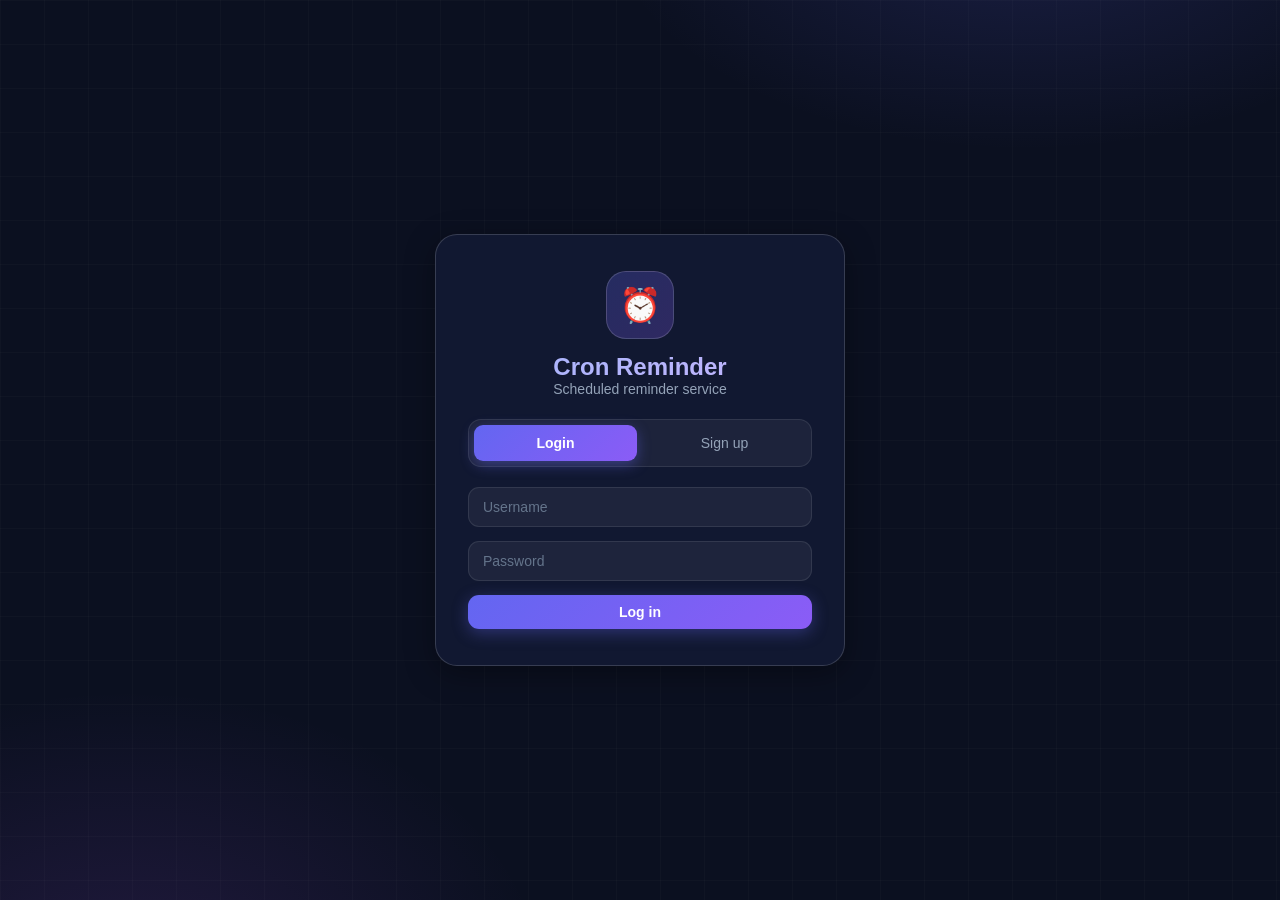
==== pages/index.html @ dc78a3d1 "Cron Reminder: full-stack scheduled reminder service - FastAPI + SQLAlchemy + APScheduler (repeat in" ====
<!DOCTYPE html>
<html lang="en" dir="ltr">
<head>
  <meta charset="utf-8">
  <meta name="viewport" content="width=device-width, initial-scale=1">
  <title>Login | Cron Reminder</title>
  <link rel="icon" type="image/svg+xml" href="/static/favicon.svg">
  <link rel="stylesheet" href="/static/style.css">
</head>
<body class="auth-body">
  <div class="auth-card">
    <div class="logo">⏰</div>
    <h1>Cron Reminder</h1>
    <p class="subtitle">Scheduled reminder service</p>

    <div class="tabs">
      <button class="tab active" id="tab-login" onclick="switchTab('login')">Login</button>
      <button class="tab" id="tab-register" onclick="switchTab('register')">Sign up</button>
    </div>

    <form id="login-form" onsubmit="doLogin(event)">
      <input type="text" id="login-username" placeholder="Username" required>
      <input type="password" id="login-password" placeholder="Password" required>
      <button type="submit" class="btn primary block">Log in</button>
    </form>

    <form id="register-form" class="hidden" onsubmit="doRegister(event)">
      <input type="text" id="reg-username" placeholder="Username" required>
      <input type="email" id="reg-email" placeholder="Email" required>
      <input type="password" id="reg-password" placeholder="Password (min 6 characters)" required>
      <button type="submit" class="btn primary block">Sign up</button>
    </form>
  </div>
  <div id="toasts"></div>
  <script src="/static/common.js"></script>
  <script src="/static/auth.js"></script>
</body>
</html>
---- static/style.css ----
/* ═══════════════════════════════════════════════════════════
   Cron Reminder — تم مدرن تیره
   ═══════════════════════════════════════════════════════════ */
:root {
  --bg: #0b1020;
  --bg-glow-1: rgba(99, 102, 241, .18);
  --bg-glow-2: rgba(168, 85, 247, .14);
  --card: rgba(255, 255, 255, .045);
  --card-solid: #111831;
  --border: rgba(255, 255, 255, .09);
  --border-strong: rgba(255, 255, 255, .16);
  --text: #e6eaf3;
  --text-dim: #94a3b8;
  --primary: #6366f1;
  --primary-2: #8b5cf6;
  --green: #34d399;
  --red: #f87171;
  --amber: #fbbf24;
  --blue: #38bdf8;
  --radius: 16px;
  --shadow: 0 8px 30px rgba(0, 0, 0, .35);
}

* { box-sizing: border-box; margin: 0; padding: 0; }

html { scrollbar-color: #2d3a5e #0b1020; }

body {
  font-family: Tahoma, "Segoe UI", Vazirmatn, sans-serif;
  background: var(--bg);
  background-image:
    radial-gradient(900px 500px at 85% -10%, var(--bg-glow-1), transparent 60%),
    radial-gradient(800px 500px at -10% 110%, var(--bg-glow-2), transparent 60%);
  background-attachment: fixed;
  color: var(--text);
  min-height: 100vh;
}

::selection { background: rgba(99, 102, 241, .4); }

/* ─── نوار بالا ─── */
.topbar {
  position: sticky;
  top: 0;
  z-index: 40;
  backdrop-filter: blur(14px);
  -webkit-backdrop-filter: blur(14px);
  background: rgba(11, 16, 32, .72);
  border-bottom: 1px solid var(--border);
  padding: 14px 26px;
  display: flex;
  justify-content: space-between;
  align-items: center;
  flex-wrap: wrap;
  gap: 10px;
}
.topbar .brand {
  font-size: 20px;
  font-weight: 800;
  background: linear-gradient(135deg, #a5b4fc, #c4b5fd, #67e8f9);
  -webkit-background-clip: text;
  background-clip: text;
  -webkit-text-fill-color: transparent;
  letter-spacing: .3px;
}
.topbar nav { display: flex; align-items: center; gap: 12px; flex-wrap: wrap; }
.topbar nav a {
  color: var(--text-dim);
  text-decoration: none;
  padding: 6px 14px;
  border-radius: 10px;
  font-size: 14px;
  transition: .15s;
}
.topbar nav a.active, .topbar nav a:hover {
  background: rgba(99, 102, 241, .18);
  color: #c7d2fe;
}
.chip {
  background: rgba(255, 255, 255, .07);
  border: 1px solid var(--border);
  padding: 4px 14px;
  border-radius: 20px;
  font-size: 13px;
  color: var(--text);
}

.container { max-width: 1120px; margin: 28px auto; padding: 0 18px; }

.page-head { margin-bottom: 22px; }
.page-head h1 { font-size: 24px; font-weight: 800; }
.page-head p { color: var(--text-dim); font-size: 14px; margin-top: 4px; }

/* ─── کارت‌های آمار ─── */
.stats {
  display: grid;
  grid-template-columns: repeat(auto-fit, minmax(170px, 1fr));
  gap: 14px;
  margin-bottom: 24px;
}
.stat-card {
  background: var(--card);
  border: 1px solid var(--border);
  border-radius: var(--radius);
  padding: 18px 16px;
  text-align: center;
  backdrop-filter: blur(8px);
  transition: transform .18s, border-color .18s;
  animation: fadeUp .35s ease both;
}
.stat-card:hover { transform: translateY(-3px); border-color: var(--border-strong); }
.stat-card .icon { font-size: 24px; margin-bottom: 6px; }
.stat-card .num {
  font-size: 30px;
  font-weight: 800;
  line-height: 1.1;
  font-variant-numeric: tabular-nums;
}
.stat-card .lbl { color: var(--text-dim); font-size: 13px; margin-top: 5px; }
.stat-card.green .num { color: var(--green); }
.stat-card.red .num { color: var(--red); }
.stat-card.blue .num { color: var(--blue); }
.stat-card.violet .num { color: #a5b4fc; }

/* ─── کارت‌ها ─── */
.card {
  background: var(--card);
  border: 1px solid var(--border);
  border-radius: var(--radius);
  backdrop-filter: blur(8px);
  padding: 20px;
  margin-bottom: 24px;
  animation: fadeUp .35s ease both;
}
.card-head {
  display: flex;
  justify-content: space-between;
  align-items: center;
  margin-bottom: 16px;
  gap: 10px;
  flex-wrap: wrap;
}
.card-head h2 { font-size: 17px; font-weight: 700; display: flex; align-items: center; gap: 8px; }

/* ─── جدول ─── */
.table-wrap { overflow-x: auto; border-radius: 12px; }
table { width: 100%; border-collapse: collapse; font-size: 14px; }
th, td { padding: 12px 14px; text-align: left; border-bottom: 1px solid var(--border); }
th {
  background: rgba(255, 255, 255, .03);
  color: var(--text-dim);
  font-size: 12px;
  font-weight: 600;
  white-space: nowrap;
  letter-spacing: .3px;
}
tbody tr { transition: background .12s; }
tbody tr:hover td { background: rgba(99, 102, 241, .07); }
tbody tr:last-child td { border-bottom: none; }
.empty { text-align: center; color: var(--text-dim); padding: 30px !important; }

/* ─── بج‌ها ─── */
.badge {
  display: inline-flex;
  align-items: center;
  gap: 5px;
  padding: 3px 11px;
  border-radius: 20px;
  font-size: 12px;
  font-weight: 600;
  white-space: nowrap;
}
.badge::before {
  content: "";
  width: 6px;
  height: 6px;
  border-radius: 50%;
  background: currentColor;
}
.badge.green { background: rgba(52, 211, 153, .12); color: var(--green); }
.badge.red { background: rgba(248, 113, 113, .12); color: var(--red); }
.badge.gray { background: rgba(148, 163, 184, .12); color: var(--text-dim); }
.badge.blue { background: rgba(56, 189, 248, .12); color: var(--blue); }
.badge.amber { background: rgba(251, 191, 36, .12); color: var(--amber); }
.badge.violet { background: rgba(139, 92, 246, .14); color: #c4b5fd; }

/* ─── پریست‌های بازه زمانی ─── */
.presets { display: flex; flex-wrap: wrap; gap: 8px; margin-bottom: 12px; }
.preset {
  padding: 7px 14px;
  border-radius: 20px;
  border: 1px solid var(--border);
  background: rgba(255, 255, 255, .05);
  color: var(--text);
  cursor: pointer;
  font-size: 13px;
  font-family: inherit;
  transition: .15s;
}
.preset:hover { border-color: var(--primary); color: #c7d2fe; }
.preset.active {
  background: linear-gradient(135deg, var(--primary), var(--primary-2));
  color: #fff;
  border-color: transparent;
  box-shadow: 0 4px 14px rgba(99, 102, 241, .35);
}
.interval-row { display: flex; gap: 10px; }
.interval-row input { flex: 1; margin-bottom: 10px; }
.interval-row select { width: auto; margin-bottom: 10px; min-width: 110px; }

/* ─── سوییچ حالت (Repeat / Send once) ─── */
.seg {
  display: flex; gap: 6px; margin-bottom: 16px;
  background: rgba(255, 255, 255, .05);
  border: 1px solid var(--border);
  border-radius: 12px; padding: 5px;
}
.seg-btn {
  flex: 1; border: none; background: transparent;
  padding: 9px; border-radius: 8px; cursor: pointer;
  font-family: inherit; font-size: 14px; color: var(--text-dim);
  transition: .15s;
}
.seg-btn.active {
  background: linear-gradient(135deg, var(--primary), var(--primary-2));
  color: #fff; font-weight: 700;
  box-shadow: 0 4px 14px rgba(99, 102, 241, .35);
}

/* ─── دکمه‌ها ─── */
.btn {
  border: none;
  border-radius: 11px;
  padding: 9px 18px;
  font-size: 14px;
  cursor: pointer;
  font-family: inherit;
  font-weight: 600;
  transition: .15s;
  display: inline-flex;
  align-items: center;
  gap: 6px;
  justify-content: center;
}
.btn.primary {
  background: linear-gradient(135deg, var(--primary), var(--primary-2));
  color: #fff;
  box-shadow: 0 4px 16px rgba(99, 102, 241, .35);
}
.btn.primary:hover { transform: translateY(-1px); box-shadow: 0 6px 22px rgba(99, 102, 241, .5); }
.btn.ghost {
  background: rgba(255, 255, 255, .05);
  border: 1px solid var(--border);
  color: var(--text);
}
.btn.ghost:hover { background: rgba(255, 255, 255, .1); }
.btn.small { padding: 6px 12px; font-size: 13px; border-radius: 9px; }
.btn.danger { background: rgba(248, 113, 113, .12); color: var(--red); border: 1px solid rgba(248, 113, 113, .25); }
.btn.danger:hover { background: rgba(248, 113, 113, .22); }
.btn.block { width: 100%; }
.actions { display: flex; gap: 6px; flex-wrap: wrap; }

/* ─── فرم‌ها ─── */
input, select, textarea {
  width: 100%;
  padding: 11px 14px;
  border: 1px solid var(--border);
  border-radius: 11px;
  font-size: 14px;
  font-family: inherit;
  margin-bottom: 14px;
  background: rgba(255, 255, 255, .055);
  color: var(--text);
  transition: border-color .15s, box-shadow .15s;
}
input::placeholder, textarea::placeholder { color: #64748b; }
input:focus, select:focus, textarea:focus {
  outline: none;
  border-color: var(--primary);
  box-shadow: 0 0 0 3px rgba(99, 102, 241, .22);
}
select option { background: #111831; color: var(--text); }
label { display: block; font-size: 13px; color: var(--text-dim); margin-bottom: 6px; }
.checkline { display: flex; align-items: center; gap: 9px; color: var(--text); font-size: 14px; margin-bottom: 14px; }
.checkline input { width: auto; margin: 0; accent-color: var(--primary); }
.hint { font-size: 12px; color: var(--text-dim); margin-top: -6px; margin-bottom: 12px; }

/* ─── مودال ─── */
.modal-overlay {
  position: fixed; inset: 0;
  background: rgba(4, 8, 20, .66);
  backdrop-filter: blur(6px);
  -webkit-backdrop-filter: blur(6px);
  display: flex; align-items: center; justify-content: center;
  z-index: 50; padding: 16px;
  animation: fadeIn .18s ease both;
}
.modal {
  background: var(--card-solid);
  border: 1px solid var(--border-strong);
  border-radius: 18px;
  padding: 24px;
  width: 100%; max-width: 470px;
  max-height: 90vh; overflow-y: auto;
  box-shadow: var(--shadow);
  animation: modalIn .22s ease both;
}
.modal h3 { margin-bottom: 16px; font-size: 18px; }
.modal-actions { display: flex; justify-content: flex-start; gap: 10px; margin-top: 6px; }

/* ─── صفحه ورود ─── */
.auth-body {
  display: flex; align-items: center; justify-content: center;
  min-height: 100vh;
  padding: 20px;
  background-image:
    radial-gradient(700px 400px at 80% -10%, var(--bg-glow-1), transparent 60%),
    radial-gradient(700px 500px at 10% 110%, var(--bg-glow-2), transparent 60%),
    linear-gradient(rgba(255,255,255,.02) 1px, transparent 1px),
    linear-gradient(90deg, rgba(255,255,255,.02) 1px, transparent 1px);
  background-size: auto, auto, 44px 44px, 44px 44px;
}
.auth-card {
  background: var(--card-solid);
  border: 1px solid var(--border-strong);
  border-radius: 22px;
  padding: 36px 32px;
  width: 100%; max-width: 410px;
  text-align: center;
  box-shadow: var(--shadow);
  animation: fadeUp .4s ease both;
}
.auth-card .logo {
  width: 68px; height: 68px;
  margin: 0 auto 14px;
  display: flex; align-items: center; justify-content: center;
  font-size: 34px;
  border-radius: 20px;
  background: linear-gradient(135deg, rgba(99,102,241,.25), rgba(139,92,246,.25));
  border: 1px solid var(--border-strong);
}
.auth-card h1 {
  font-size: 24px; font-weight: 800;
  background: linear-gradient(135deg, #a5b4fc, #c4b5fd);
  -webkit-background-clip: text;
  background-clip: text;
  -webkit-text-fill-color: transparent;
}
.auth-card .subtitle { color: var(--text-dim); margin-bottom: 22px; font-size: 14px; }
.tabs {
  display: flex; gap: 6px; margin-bottom: 20px;
  background: rgba(255, 255, 255, .05);
  border: 1px solid var(--border);
  border-radius: 13px; padding: 5px;
}
.tab {
  flex: 1; border: none; background: transparent;
  padding: 10px; border-radius: 9px; cursor: pointer;
  font-family: inherit; font-size: 14px; color: var(--text-dim);
  transition: .15s;
}
.tab.active {
  background: linear-gradient(135deg, var(--primary), var(--primary-2));
  color: #fff; font-weight: 700;
  box-shadow: 0 4px 14px rgba(99, 102, 241, .4);
}
.hidden { display: none !important; }

/* ─── توست ─── */
#toasts {
  position: fixed; bottom: 22px; left: 22px; z-index: 100;
  display: flex; flex-direction: column; gap: 9px;
}
.toast {
  background: var(--card-solid);
  border: 1px solid var(--border-strong);
  border-right: 4px solid var(--primary);
  color: var(--text);
  padding: 13px 18px;
  border-radius: 13px;
  font-size: 14px;
  box-shadow: var(--shadow);
  animation: slideIn .25s ease both;
  max-width: 320px;
}
.toast.success { border-right-color: var(--green); }
.toast.error { border-right-color: var(--red); }

code.cron {
  background: rgba(255, 255, 255, .07);
  border: 1px solid var(--border);
  padding: 3px 9px;
  border-radius: 7px;
  direction: ltr; display: inline-block;
  font-size: 13px;
  font-family: "Consolas", "Courier New", monospace;
  color: #a5f3fc;
}

/* ─── انیمیشن‌ها ─── */
@keyframes fadeUp { from { opacity: 0; transform: translateY(10px); } to { opacity: 1; transform: none; } }
@keyframes fadeIn { from { opacity: 0; } to { opacity: 1; } }
@keyframes modalIn { from { opacity: 0; transform: scale(.96) translateY(8px); } to { opacity: 1; transform: none; } }
@keyframes slideIn { from { transform: translateX(30px); opacity: 0; } to { transform: none; opacity: 1; } }

@media (max-width: 640px) {
  .topbar { padding: 12px 16px; }
  .container { padding: 0 12px; }
  .stat-card .num { font-size: 24px; }
}
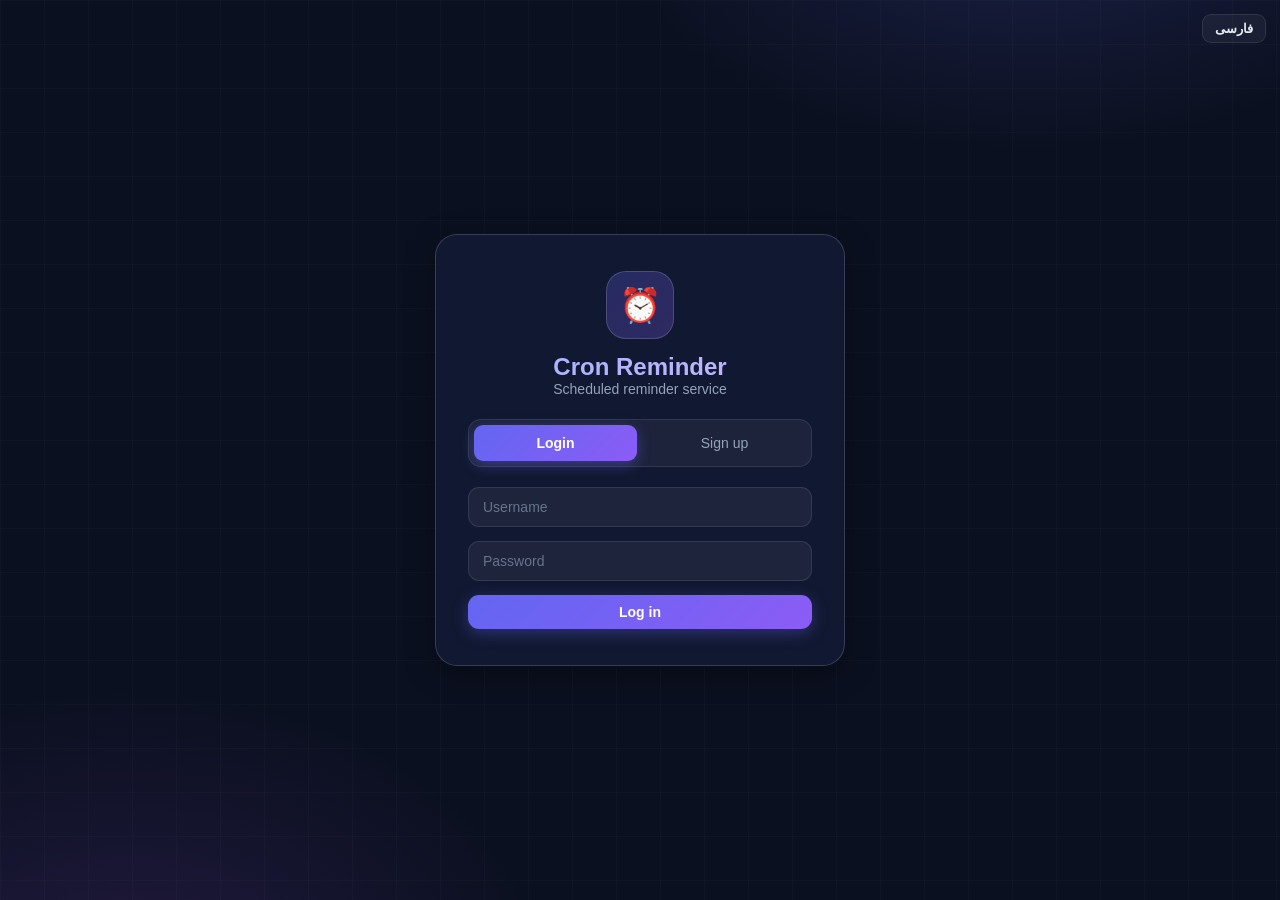
==== commit 70144551: "Add bilingual UI: language toggle (EN/FA) with full i18n dictionary - new static/i18n.js: 190+ keys " ====
--- a/pages/index.html
+++ b/pages/index.html
@@ -8,30 +8,32 @@
   <link rel="stylesheet" href="/static/style.css">
 </head>
 <body class="auth-body">
+  <button id="lang-toggle" class="btn ghost small lang-toggle"></button>
   <div class="auth-card">
     <div class="logo">⏰</div>
     <h1>Cron Reminder</h1>
-    <p class="subtitle">Scheduled reminder service</p>
+    <p class="subtitle" data-i18n="app.subtitle">Scheduled reminder service</p>
 
     <div class="tabs">
-      <button class="tab active" id="tab-login" onclick="switchTab('login')">Login</button>
-      <button class="tab" id="tab-register" onclick="switchTab('register')">Sign up</button>
+      <button class="tab active" id="tab-login" data-i18n="auth.loginTab" onclick="switchTab('login')">Login</button>
+      <button class="tab" id="tab-register" data-i18n="auth.registerTab" onclick="switchTab('register')">Sign up</button>
     </div>
 
     <form id="login-form" onsubmit="doLogin(event)">
-      <input type="text" id="login-username" placeholder="Username" required>
-      <input type="password" id="login-password" placeholder="Password" required>
-      <button type="submit" class="btn primary block">Log in</button>
+      <input type="text" id="login-username" data-i18n-ph="auth.username" placeholder="Username" required>
+      <input type="password" id="login-password" data-i18n-ph="auth.password" placeholder="Password" required>
+      <button type="submit" class="btn primary block" data-i18n="auth.loginBtn">Log in</button>
     </form>
 
     <form id="register-form" class="hidden" onsubmit="doRegister(event)">
-      <input type="text" id="reg-username" placeholder="Username" required>
-      <input type="email" id="reg-email" placeholder="Email" required>
-      <input type="password" id="reg-password" placeholder="Password (min 6 characters)" required>
-      <button type="submit" class="btn primary block">Sign up</button>
+      <input type="text" id="reg-username" data-i18n-ph="auth.username" placeholder="Username" required>
+      <input type="email" id="reg-email" data-i18n-ph="auth.email" placeholder="Email" required>
+      <input type="password" id="reg-password" data-i18n-ph="auth.passwordHint" placeholder="Password (min 6 characters)" required>
+      <button type="submit" class="btn primary block" data-i18n="auth.registerBtn">Sign up</button>
     </form>
   </div>
   <div id="toasts"></div>
+  <script src="/static/i18n.js"></script>
   <script src="/static/common.js"></script>
   <script src="/static/auth.js"></script>
 </body>
--- a/static/style.css
+++ b/static/style.css
@@ -1,6 +1,6 @@
-/* ═══════════════════════════════════════════════════════════
-   Cron Reminder — تم مدرن تیره
-   ═══════════════════════════════════════════════════════════ */
+
+
+
 :root {
   --bg: #0b1020;
   --bg-glow-1: rgba(99, 102, 241, .18);
@@ -38,7 +38,7 @@
 
 ::selection { background: rgba(99, 102, 241, .4); }
 
-/* ─── نوار بالا ─── */
+
 .topbar {
   position: sticky;
   top: 0;
@@ -91,7 +91,7 @@
 .page-head h1 { font-size: 24px; font-weight: 800; }
 .page-head p { color: var(--text-dim); font-size: 14px; margin-top: 4px; }
 
-/* ─── کارت‌های آمار ─── */
+
 .stats {
   display: grid;
   grid-template-columns: repeat(auto-fit, minmax(170px, 1fr));
@@ -122,7 +122,7 @@
 .stat-card.blue .num { color: var(--blue); }
 .stat-card.violet .num { color: #a5b4fc; }
 
-/* ─── کارت‌ها ─── */
+
 .card {
   background: var(--card);
   border: 1px solid var(--border);
@@ -142,7 +142,7 @@
 }
 .card-head h2 { font-size: 17px; font-weight: 700; display: flex; align-items: center; gap: 8px; }
 
-/* ─── جدول ─── */
+
 .table-wrap { overflow-x: auto; border-radius: 12px; }
 table { width: 100%; border-collapse: collapse; font-size: 14px; }
 th, td { padding: 12px 14px; text-align: left; border-bottom: 1px solid var(--border); }
@@ -159,7 +159,7 @@
 tbody tr:last-child td { border-bottom: none; }
 .empty { text-align: center; color: var(--text-dim); padding: 30px !important; }
 
-/* ─── بج‌ها ─── */
+
 .badge {
   display: inline-flex;
   align-items: center;
@@ -184,7 +184,7 @@
 .badge.amber { background: rgba(251, 191, 36, .12); color: var(--amber); }
 .badge.violet { background: rgba(139, 92, 246, .14); color: #c4b5fd; }
 
-/* ─── پریست‌های بازه زمانی ─── */
+
 .presets { display: flex; flex-wrap: wrap; gap: 8px; margin-bottom: 12px; }
 .preset {
   padding: 7px 14px;
@@ -208,7 +208,7 @@
 .interval-row input { flex: 1; margin-bottom: 10px; }
 .interval-row select { width: auto; margin-bottom: 10px; min-width: 110px; }
 
-/* ─── سوییچ حالت (Repeat / Send once) ─── */
+
 .seg {
   display: flex; gap: 6px; margin-bottom: 16px;
   background: rgba(255, 255, 255, .05);
@@ -227,7 +227,7 @@
   box-shadow: 0 4px 14px rgba(99, 102, 241, .35);
 }
 
-/* ─── دکمه‌ها ─── */
+
 .btn {
   border: none;
   border-radius: 11px;
@@ -260,7 +260,7 @@
 .btn.block { width: 100%; }
 .actions { display: flex; gap: 6px; flex-wrap: wrap; }
 
-/* ─── فرم‌ها ─── */
+
 input, select, textarea {
   width: 100%;
   padding: 11px 14px;
@@ -285,7 +285,7 @@
 .checkline input { width: auto; margin: 0; accent-color: var(--primary); }
 .hint { font-size: 12px; color: var(--text-dim); margin-top: -6px; margin-bottom: 12px; }
 
-/* ─── مودال ─── */
+
 .modal-overlay {
   position: fixed; inset: 0;
   background: rgba(4, 8, 20, .66);
@@ -308,7 +308,7 @@
 .modal h3 { margin-bottom: 16px; font-size: 18px; }
 .modal-actions { display: flex; justify-content: flex-start; gap: 10px; margin-top: 6px; }
 
-/* ─── صفحه ورود ─── */
+
 .auth-body {
   display: flex; align-items: center; justify-content: center;
   min-height: 100vh;
@@ -366,7 +366,7 @@
 }
 .hidden { display: none !important; }
 
-/* ─── توست ─── */
+
 #toasts {
   position: fixed; bottom: 22px; left: 22px; z-index: 100;
   display: flex; flex-direction: column; gap: 9px;
@@ -397,7 +397,23 @@
   color: #a5f3fc;
 }
 
-/* ─── انیمیشن‌ها ─── */
+.code-box {
+  background: rgba(99, 102, 241, .15);
+  border: 1px dashed rgba(99, 102, 241, .5);
+  padding: 6px 16px;
+  border-radius: 10px;
+  direction: ltr; display: inline-block;
+  font-size: 20px; font-weight: 800;
+  font-family: "Consolas", "Courier New", monospace;
+  letter-spacing: 3px;
+  color: #c7d2fe;
+  margin: 4px 0;
+}
+
+.tg-panel { line-height: 1.9; }
+.tg-panel p { margin-bottom: 6px; }
+
+
 @keyframes fadeUp { from { opacity: 0; transform: translateY(10px); } to { opacity: 1; transform: none; } }
 @keyframes fadeIn { from { opacity: 0; } to { opacity: 1; } }
 @keyframes modalIn { from { opacity: 0; transform: scale(.96) translateY(8px); } to { opacity: 1; transform: none; } }
@@ -408,3 +424,20 @@
   .container { padding: 0 12px; }
   .stat-card .num { font-size: 24px; }
 }
+
+.lang-toggle {
+  position: fixed;
+  top: 14px;
+  inset-inline-end: 14px;
+  z-index: 60;
+}
+
+[dir="rtl"] th,
+[dir="rtl"] td {
+  text-align: right;
+}
+
+[dir="rtl"] .toast {
+  left: auto;
+  right: 22px;
+}
